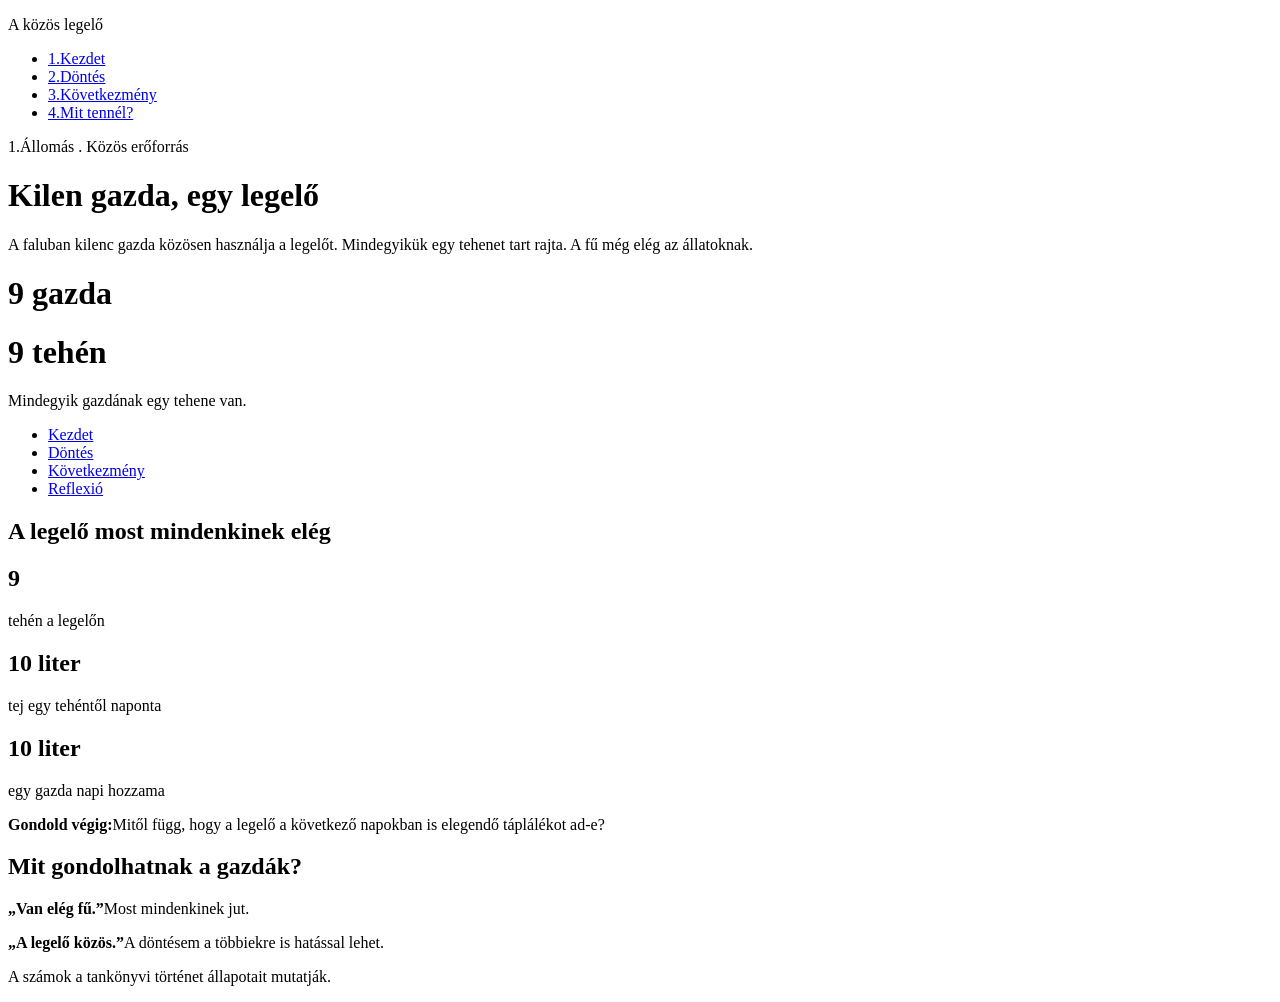
==== index.html @ a2e0f485 "tehen" ====
<!DOCTYPE html>
<html lang="hu">
<head>
    <meta charset="UTF-8">
    <meta name="viewport" content="width=device-width, initial-scale=1.0">
    <meta name="description" content="fenntarthatóság">
    <meta name="keywords" content="tehén, fenntarthatóság, gazda">
    <link rel="stylesheet" href="style.css">
    <title>Sándor Olivér</title>
</head>
<body>
    <main>

        <nav>
            
            <p>A közös legelő</p>
            <ul>
                <li><a href="index.html">1.Kezdet</a></li>
                <li><a href="#">2.Döntés</a></li>
                <li><a href="#">3.Következmény</a></li>
                <li><a href="#">4.Mit tennél?</a></li>
            </ul>
        </nav>

        <header>
            <div>
                <p class="allomas">1.Állomás . Közös erőforrás</p>
                <h1>Kilen gazda, egy legelő</h1>
                <p>A faluban kilenc gazda közösen használja a legelőt. Mindegyikük egy tehenet tart rajta. A fű még elég az állatoknak.</p>
                
            </div>
            <div class="gazda_tehen">
                <h1>9 gazda</h1>
                <h1>9 tehén</h1>
                <p>Mindegyik gazdának egy tehene van.</p>
            </div>
        </header>

        <nav class="oldalak">
            <ul>
                <li><a href="index.html">Kezdet</a></li>
                <li><a href="#">Döntés</a></li>
                <li><a href="#">Következmény</a></li>
                <li><a href="#">Reflexió</a></li>
            </ul>
        </nav>
        <article>
            <h1>A legelő most mindenkinek elég</h1>
            <div class="mennyiseg">
                <div>
                    <h1>9</h1>
                    <p>tehén a legelőn</p>
                </div>

                <div>
                    <h1>10 liter</h1>
                    <p>tej egy tehéntől naponta</p>
                </div>

                <div>
                    <h1>10 liter</h1>
                    <p>egy gazda napi hozzama</p>
                </div>
            </div>
            <div class="fact">
                <p><strong>Gondold végig:</strong>Mitől függ, hogy a legelő a következő napokban is elegendő táplálékot ad-e?</p>
            </div>
        </article>

        <aside>
            <h1>Mit gondolhatnak a gazdák?</h1>
            <div><p><strong>„Van elég fű.”</strong>Most mindenkinek jut.</p></div>
            <div><p><strong>„A legelő közös.”</strong>A döntésem a többiekre is hatással lehet.</p></div>
        </aside>

        <footer>
            <p>A számok a tankönyvi történet állapotait mutatják.</p>
        </footer>

    </main>



    
</body>
</html>
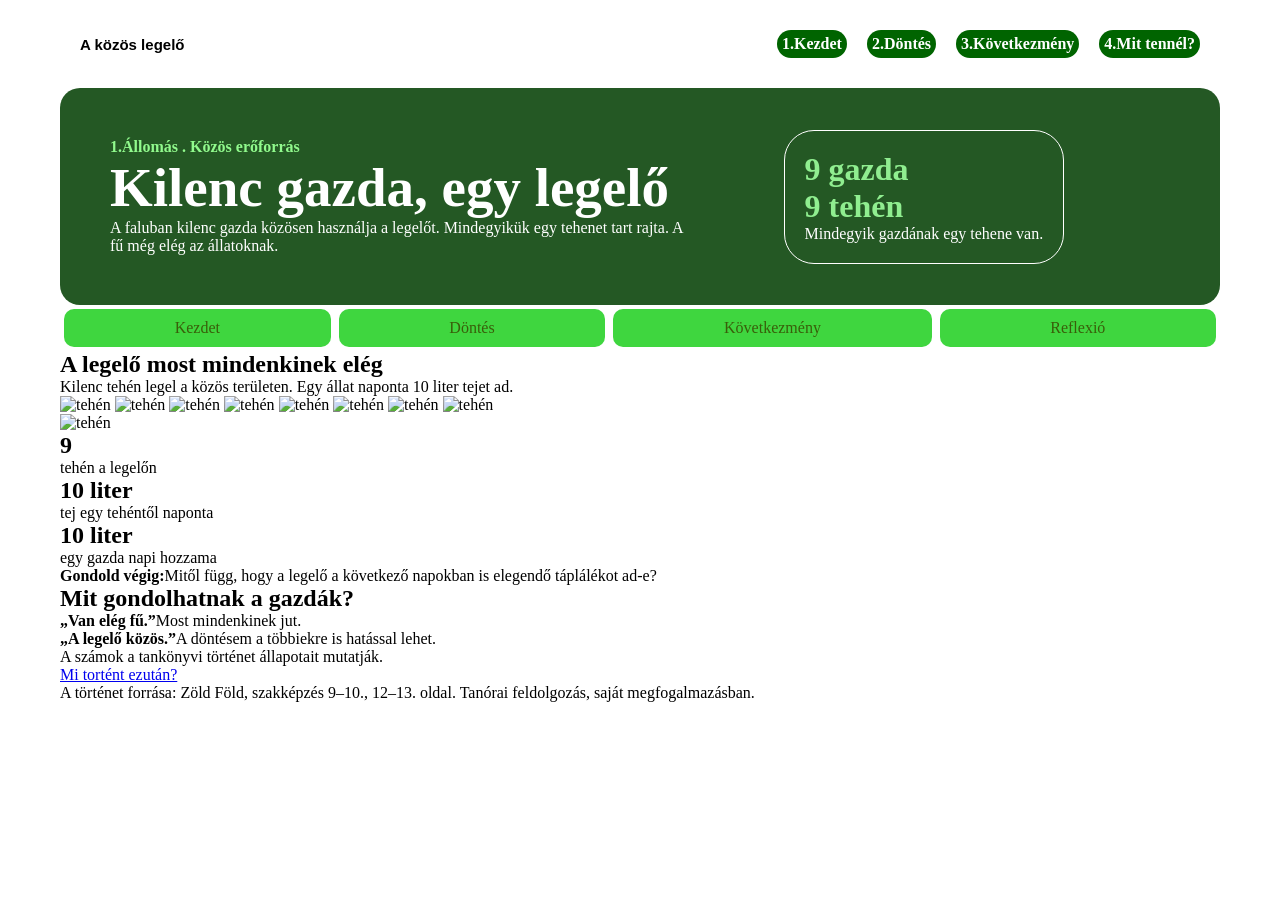
==== commit 6a99e674: "haladas" ====
--- a/index.html
+++ b/index.html
@@ -11,22 +11,22 @@
 <body>
     <main>
 
-        <nav>
-            
-            <p>A közös legelő</p>
-            <ul>
-                <li><a href="index.html">1.Kezdet</a></li>
-                <li><a href="#">2.Döntés</a></li>
-                <li><a href="#">3.Következmény</a></li>
-                <li><a href="#">4.Mit tennél?</a></li>
-            </ul>
+        <nav class="legel">
+            <p><strong>A közös legelő</strong></p>
+            <div class="nav-links">
+                <a href="index.html"><strong>1.Kezdet</strong></a>
+                <a href="#"><strong>2.Döntés</strong></a>
+                <a href="#"><strong>3.Következmény</strong></a>
+                <a href="#"><strong>4.Mit tennél?</strong></a>
+            </div>
         </nav>
 
         <header>
-            <div>
-                <p class="allomas">1.Állomás . Közös erőforrás</p>
-                <h1>Kilen gazda, egy legelő</h1>
-                <p>A faluban kilenc gazda közösen használja a legelőt. Mindegyikük egy tehenet tart rajta. A fű még elég az állatoknak.</p>
+            <div  class="allomas">
+                <h4>1.Állomás . Közös erőforrás</h4>
+                <h1>Kilenc gazda, egy legelő</h1>
+                <p>A faluban kilenc gazda közösen használja a legelőt. Mindegyikük egy tehenet tart rajta. A</p>
+                <p> fű még elég az állatoknak. </p>
                 
             </div>
             <div class="gazda_tehen">
@@ -37,15 +37,28 @@
         </header>
 
         <nav class="oldalak">
-            <ul>
-                <li><a href="index.html">Kezdet</a></li>
-                <li><a href="#">Döntés</a></li>
-                <li><a href="#">Következmény</a></li>
-                <li><a href="#">Reflexió</a></li>
-            </ul>
+                <a href="index.html">Kezdet</a>
+                <a href="#">Döntés</a>
+                <a href="#">Következmény</a>
+                <a href="#">Reflexió</a>
         </nav>
         <article>
             <h1>A legelő most mindenkinek elég</h1>
+            <p>Kilenc tehén legel a közös területen. Egy állat naponta 10 liter tejet ad.</p>
+            <div class="kep1">
+                <img src="tehen.svg" alt="tehén">
+                <img src="tehen.svg" alt="tehén">
+                <img src="tehen.svg" alt="tehén">
+                <img src="tehen.svg" alt="tehén">
+                <img src="tehen.svg" alt="tehén">
+                <img src="tehen.svg" alt="tehén">
+                <img src="tehen.svg" alt="tehén">
+                <img src="tehen.svg" alt="tehén">
+            </div>
+            <div class="kep1">
+                <img src="tehen.svg" alt="tehén">
+            </div>
+
             <div class="mennyiseg">
                 <div>
                     <h1>9</h1>
@@ -62,7 +75,7 @@
                     <p>egy gazda napi hozzama</p>
                 </div>
             </div>
-            <div class="fact">
+            <div class="gondold">
                 <p><strong>Gondold végig:</strong>Mitől függ, hogy a legelő a következő napokban is elegendő táplálékot ad-e?</p>
             </div>
         </article>
@@ -75,6 +88,12 @@
 
         <footer>
             <p>A számok a tankönyvi történet állapotait mutatják.</p>
+            <div class="hivatkozas">
+                <a href="#">Mi tortént ezután?</a>
+            </div>
+            <div class="tankönyvi">
+                <p>A történet forrása: Zöld Föld, szakképzés 9–10., 12–13. oldal. Tanórai feldolgozás, saját megfogalmazásban.</p>
+            </div>
         </footer>
 
     </main>
--- a/style.css
+++ b/style.css
@@ -0,0 +1,109 @@
+* {
+    box-sizing: border-box;
+    margin: 0;
+    padding: 0;
+}
+
+main{
+    max-width: 1200px;
+    margin: 0 auto;
+    padding: 20px;
+}
+
+.legel{
+    display: flex;
+    flex-direction: row;
+    justify-content: space-between ; 
+    align-items: center;
+    padding: 10px 20px;
+
+}
+
+.legel p{
+    display: flex;
+    justify-content: flex-start;
+    font-size: 15px;
+    font-family: Arial, Helvetica, sans-serif;
+    
+}
+
+.nav-links {
+  display: flex;
+  gap: 20px; 
+}
+
+.legel a:hover{
+    background-color: green;
+}
+
+.legel a{
+    display: flex;
+    flex-direction: row;
+    justify-content: flex-end;
+    background-color: darkgreen;
+    color: white;
+    text-decoration: none;
+    padding: 5px;
+    border-radius: 20px;
+    align-items: center;      
+    gap: 0;             
+}
+
+
+.allomas h1{
+    font-size: 55px;
+}
+
+.allomas h4{
+    color: rgb(145, 250, 141);
+}
+
+.allomas{
+    color: white;
+    margin: 30px;
+}
+
+header{
+    max-width: 1200px;
+    display: flex;
+    background-color: rgb(36, 88, 36);
+    padding: 20px;
+    margin-top: 20px;
+    border-radius: 20px;
+    gap: 20px;
+
+}
+
+
+.gazda_tehen{
+    color: lightgreen;
+    border: solid white 1px;
+    padding: 20px;
+    margin: auto;
+    border-radius: 30px;
+    margin-left:50px ;
+}
+
+.gazda_tehen p{
+    color: white;
+}
+
+.oldalak{
+    display: flex;
+    flex-direction: row;
+    
+}
+
+.oldalak a{
+    text-decoration: none;
+    display: flex;
+    flex: 1 0 auto;
+    background-color: rgb(63, 214, 63);
+    color: rgb(57, 94, 10);
+    text-decoration: none;
+    justify-content: center;
+    border-radius: 10px;
+    margin: 4px;
+    padding: 10px;
+    gap: 0; 
+}
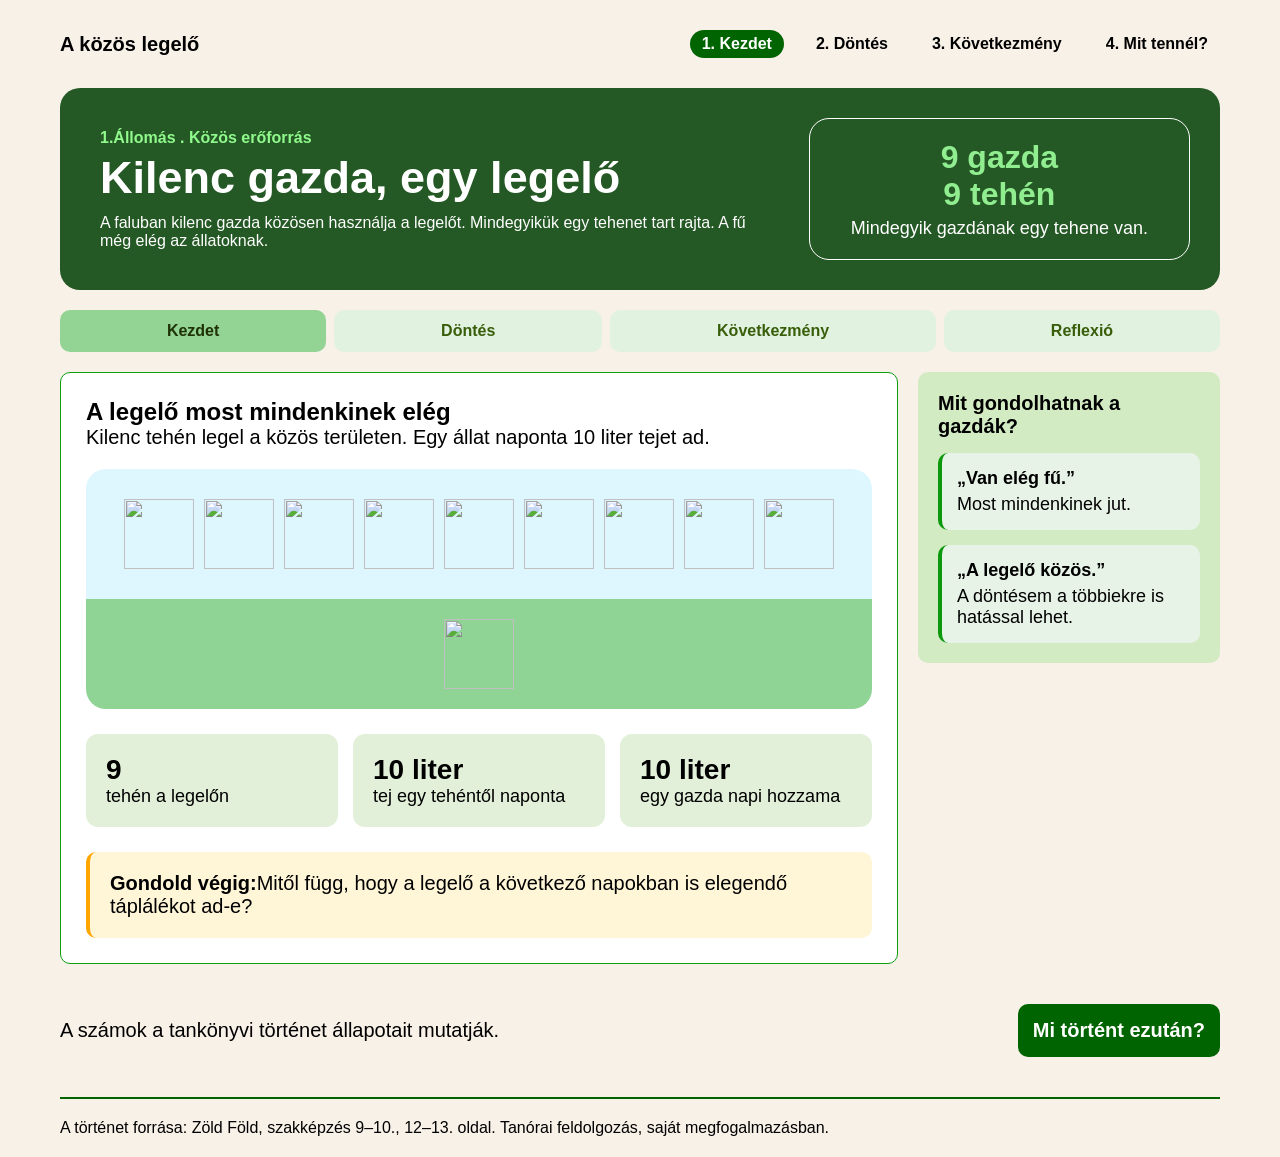
==== commit 7aede076: "minta1_kesz" ====
--- a/index.html
+++ b/index.html
@@ -1,105 +1,137 @@
-<!DOCTYPE html>
+<!doctype html>
 <html lang="hu">
-<head>
-    <meta charset="UTF-8">
-    <meta name="viewport" content="width=device-width, initial-scale=1.0">
-    <meta name="description" content="fenntarthatóság">
-    <meta name="keywords" content="tehén, fenntarthatóság, gazda">
-    <link rel="stylesheet" href="style.css">
+  <head>
+    <meta charset="UTF-8" />
+    <meta name="viewport" content="width=device-width, initial-scale=1.0" />
+    <meta name="description" content="fenntarthatóság" />
+    <meta name="keywords" content="tehén, fenntarthatóság, gazda" />
+    <link rel="stylesheet" href="style.css" />
     <title>Sándor Olivér</title>
-</head>
-<body>
+  </head>
+  <body>
     <main>
+      <nav class="legel">
+        <p><strong>A közös legelő</strong></p>
+        <ul class="nav-links">
+          <li>
+            <a class="active" href="index.html"><strong>1. Kezdet</strong></a>
+          </li>
+          <li>
+            <a href="#"><strong>2. Döntés</strong></a>
+          </li>
+          <li>
+            <a href="#"><strong>3. Következmény</strong></a>
+          </li>
+          <li>
+            <a href="#"><strong>4. Mit tennél?</strong></a>
+          </li>
+        </ul>
+      </nav>
 
-        <nav class="legel">
-            <p><strong>A közös legelő</strong></p>
-            <div class="nav-links">
-                <a href="index.html"><strong>1.Kezdet</strong></a>
-                <a href="#"><strong>2.Döntés</strong></a>
-                <a href="#"><strong>3.Következmény</strong></a>
-                <a href="#"><strong>4.Mit tennél?</strong></a>
-            </div>
-        </nav>
+      <header>
+        <div class="allomas">
+          <h4>1.Állomás . Közös erőforrás</h4>
+          <h1>Kilenc gazda, egy legelő</h1>
+          <p>
+            A faluban kilenc gazda közösen használja a legelőt. Mindegyikük egy
+            tehenet tart rajta. A fű még elég az állatoknak.
+          </p>
+        </div>
+        <div class="gazda_tehen">
+          <h1>9 gazda</h1>
+          <h1>9 tehén</h1>
+          <p>Mindegyik gazdának egy tehene van.</p>
+        </div>
+      </header>
 
-        <header>
-            <div  class="allomas">
-                <h4>1.Állomás . Közös erőforrás</h4>
-                <h1>Kilenc gazda, egy legelő</h1>
-                <p>A faluban kilenc gazda közösen használja a legelőt. Mindegyikük egy tehenet tart rajta. A</p>
-                <p> fű még elég az állatoknak. </p>
-                
-            </div>
-            <div class="gazda_tehen">
-                <h1>9 gazda</h1>
-                <h1>9 tehén</h1>
-                <p>Mindegyik gazdának egy tehene van.</p>
-            </div>
-        </header>
+      <nav class="oldalak">
+        <ul class="oldalak-legel">
+          <li>
+            <a class="active" href="index.html"><strong>Kezdet</strong></a>
+          </li>
+          <li>
+            <a href="#"><strong>Döntés</strong></a>
+          </li>
+          <li>
+            <a href="#"><strong>Következmény</strong></a>
+          </li>
+          <li>
+            <a href="#"><strong>Reflexió</strong></a>
+          </li>
+        </ul>
+      </nav>
+      <div class="flexxel">
+        <article>
+          <h1>A legelő most mindenkinek elég</h1>
+          <p>
+            Kilenc tehén legel a közös területen. Egy állat naponta 10 liter
+            tejet ad.
+          </p>
+          <div class="kep1">
+            <img src="/assets/tehen.svg" />
+            <img src="/assets/tehen.svg" />
+            <img src="/assets/tehen.svg" />
+            <img src="/assets/tehen.svg" />
+            <img src="/assets/tehen.svg" />
+            <img src="/assets/tehen.svg" />
+            <img src="/assets/tehen.svg" />
+            <img src="/assets/tehen.svg" />
+            <img src="/assets/tehen.svg" />
+          </div>
+          <div class="kep2">
+            <img src="/assets/tehen.svg" />
+          </div>
 
-        <nav class="oldalak">
-                <a href="index.html">Kezdet</a>
-                <a href="#">Döntés</a>
-                <a href="#">Következmény</a>
-                <a href="#">Reflexió</a>
-        </nav>
-        <article>
-            <h1>A legelő most mindenkinek elég</h1>
-            <p>Kilenc tehén legel a közös területen. Egy állat naponta 10 liter tejet ad.</p>
-            <div class="kep1">
-                <img src="tehen.svg" alt="tehén">
-                <img src="tehen.svg" alt="tehén">
-                <img src="tehen.svg" alt="tehén">
-                <img src="tehen.svg" alt="tehén">
-                <img src="tehen.svg" alt="tehén">
-                <img src="tehen.svg" alt="tehén">
-                <img src="tehen.svg" alt="tehén">
-                <img src="tehen.svg" alt="tehén">
-            </div>
-            <div class="kep1">
-                <img src="tehen.svg" alt="tehén">
+          <div class="info">
+            <div>
+              <h1>9</h1>
+              <p>tehén a legelőn</p>
             </div>
 
-            <div class="mennyiseg">
-                <div>
-                    <h1>9</h1>
-                    <p>tehén a legelőn</p>
-                </div>
+            <div>
+              <h1>10 liter</h1>
+              <p>tej egy tehéntől naponta</p>
+            </div>
 
-                <div>
-                    <h1>10 liter</h1>
-                    <p>tej egy tehéntől naponta</p>
-                </div>
+            <div>
+              <h1>10 liter</h1>
+              <p>egy gazda napi hozzama</p>
+            </div>
+          </div>
 
-                <div>
-                    <h1>10 liter</h1>
-                    <p>egy gazda napi hozzama</p>
-                </div>
-            </div>
-            <div class="gondold">
-                <p><strong>Gondold végig:</strong>Mitől függ, hogy a legelő a következő napokban is elegendő táplálékot ad-e?</p>
-            </div>
+          <div class="gondold">
+            <p>
+              <strong>Gondold végig:</strong>Mitől függ, hogy a legelő a
+              következő napokban is elegendő táplálékot ad-e?
+            </p>
+          </div>
         </article>
 
         <aside>
-            <h1>Mit gondolhatnak a gazdák?</h1>
-            <div><p><strong>„Van elég fű.”</strong>Most mindenkinek jut.</p></div>
-            <div><p><strong>„A legelő közös.”</strong>A döntésem a többiekre is hatással lehet.</p></div>
+          <h1>Mit gondolhatnak a gazdák?</h1>
+          <div>
+            <h2>„Van elég fű.”</h2>
+            <p>Most mindenkinek jut.</p>
+          </div>
+          <div>
+            <h2>„A legelő közös.”</h2>
+            <p>A döntésem a többiekre is hatással lehet.</p>
+          </div>
         </aside>
+      </div>
 
-        <footer>
-            <p>A számok a tankönyvi történet állapotait mutatják.</p>
-            <div class="hivatkozas">
-                <a href="#">Mi tortént ezután?</a>
-            </div>
-            <div class="tankönyvi">
-                <p>A történet forrása: Zöld Föld, szakképzés 9–10., 12–13. oldal. Tanórai feldolgozás, saját megfogalmazásban.</p>
-            </div>
-        </footer>
-
+      <footer>
+        <div class="hivatkozas">
+          <p>A számok a tankönyvi történet állapotait mutatják.</p>
+          <a href="#"><strong>Mi történt ezután?</strong></a>
+        </div>
+        <div class="tankönyvi">
+          <p>
+            A történet forrása: Zöld Föld, szakképzés 9–10., 12–13. oldal.
+            Tanórai feldolgozás, saját megfogalmazásban.
+          </p>
+        </div>
+      </footer>
     </main>
-
-
-
-    
-</body>
-</html>+  </body>
+</html>
--- a/style.css
+++ b/style.css
@@ -4,106 +4,337 @@
     padding: 0;
 }
 
-main{
+body {
+    background-color: rgb(248, 241, 232);
+    font-family: 'Segoe UI', Tahoma, Geneva, Verdana, sans-serif;
+}
+
+main {
     max-width: 1200px;
     margin: 0 auto;
     padding: 20px;
-}
-
-.legel{
-    display: flex;
-    flex-direction: row;
-    justify-content: space-between ; 
-    align-items: center;
-    padding: 10px 20px;
-
-}
-
-.legel p{
-    display: flex;
-    justify-content: flex-start;
-    font-size: 15px;
+    display: flex;
+    flex-direction: column;
+    gap: 20px;
+}
+
+.legel {
+    display: flex;
+    flex-direction: row;
+    justify-content: space-between; 
+    align-items: center;
+    padding: 10px 0;
+}
+
+.legel p {
+    font-size: 20px;
     font-family: Arial, Helvetica, sans-serif;
-    
 }
 
 .nav-links {
-  display: flex;
-  gap: 20px; 
-}
-
-.legel a:hover{
-    background-color: green;
-}
-
-.legel a{
-    display: flex;
-    flex-direction: row;
-    justify-content: flex-end;
+    display: flex;
+    flex-direction: row;
+    gap: 20px; 
+    list-style: none; 
+    margin: 0;
+    padding: 0;
+}
+
+.legel a {
+    display: flex;
+    flex-direction: row;
+    align-items: center;
+    color: black;
+    text-decoration: none;
+    padding: 5px 12px;
+    border-radius: 15px;
+}
+
+.legel a:hover, 
+.legel a.active {
     background-color: darkgreen;
     color: white;
-    text-decoration: none;
-    padding: 5px;
-    border-radius: 20px;
-    align-items: center;      
-    gap: 0;             
-}
-
-
-.allomas h1{
-    font-size: 55px;
-}
-
-.allomas h4{
-    color: rgb(145, 250, 141);
-}
-
-.allomas{
-    color: white;
-    margin: 30px;
-}
-
-header{
-    max-width: 1200px;
-    display: flex;
+}
+
+header {
+    display: flex;
+    flex-direction: row;
     background-color: rgb(36, 88, 36);
-    padding: 20px;
-    margin-top: 20px;
+    padding: 30px;
     border-radius: 20px;
     gap: 20px;
-
-}
-
-
-.gazda_tehen{
+    justify-content: space-between;
+    align-items: center;
+}
+
+.allomas {
+    color: white;
+    flex: 2;
+    margin: 10px;
+}
+
+.allomas h1 {
+    font-size: 45px;
+    margin-bottom: 10px;
+}
+
+.allomas h4 {
+    color: rgb(145, 250, 141);
+    margin-bottom: 5px;
+}
+
+.gazda_tehen {
     color: lightgreen;
     border: solid white 1px;
     padding: 20px;
-    margin: auto;
-    border-radius: 30px;
-    margin-left:50px ;
-}
-
-.gazda_tehen p{
+    border-radius: 20px;
+    flex: 1;
+    text-align: center;
+}
+
+.gazda_tehen p {
     color: white;
-}
-
-.oldalak{
-    display: flex;
-    flex-direction: row;
-    
-}
-
-.oldalak a{
+    font-size: 18px;
+    margin-top: 5px;
+}
+
+.oldalak {
+    display: flex;
+    width: 100%;
+}
+
+.oldalak-legel {
+    display: flex;
+    flex-direction: row;
+    list-style: none;
+    margin: 0;
+    padding: 0;
+    width: 100%;
+    gap: 8px;
+}
+
+.oldalak-legel li {
+    display: flex;
+    flex: 1 0 auto; 
+}
+
+.oldalak a {
     text-decoration: none;
     display: flex;
     flex: 1 0 auto;
-    background-color: rgb(63, 214, 63);
+    background-color: rgb(225, 242, 225);
     color: rgb(57, 94, 10);
+    justify-content: center;
+    align-items: center;
+    border-radius: 10px;
+    padding: 12px;
+}
+
+.oldalak a:hover, 
+.oldalak a.active {
+    background-color: rgb(147, 211, 147);
+    color: rgb(30, 50, 5);
+}
+
+.flexxel{
+    display: flex;
+    flex-direction: row;
+    gap: 20px;
+    width: 100%;
+    align-items: flex-start;
+}
+
+article {
+    background-color: white;
+    border: 1px solid rgb(15, 156, 15);
+    border-radius: 10px;
+    padding: 25px;
+    flex: 3;
+}
+
+article p {
+    font-size: 20px;
+}
+
+.kep1 {
+    background-color: rgb(222, 247, 255);
+    display: flex;
+    flex-direction: row;
+    flex-wrap: wrap;
+    align-items: center;
+    justify-content: center;
+    padding: 30px;
+    margin-top: 20px;
+    border-top-right-radius: 20px;
+    border-top-left-radius: 20px;
+    gap: 10px;
+}
+
+.kep1 img, .kep2 img {
+    width: 70px;
+    height: 70px;
+}
+
+.kep2 {
+    background-color: rgb(143, 212, 149);
+    display: flex;
+    flex-direction: row;
+    align-items: center;
+    justify-content: center;
+    padding: 20px;
+    border-bottom-left-radius: 20px;
+    border-bottom-right-radius: 20px;
+    margin-bottom: 25px;
+}
+
+.info {
+    display: flex;
+    flex-direction: row;
+    gap: 15px;
+    width: 100%;
+    margin: 25px 0;
+}
+
+.info div {
+    display: flex;
+    flex-direction: column;
+    justify-content: center;
+    flex: 1;
+    text-align: left;
+    background-color: #e2f0d9;
+    padding: 20px;
+    border-radius: 12px;
+}
+
+.info div h1 {
+    font-size: 28px;
+}
+
+.info div p {
+    font-size: 18px;
+}
+
+.gondold {
+    font-size: 20px;
+    background-color: rgb(255, 246, 216);
+    padding: 20px;
+    border-radius: 10px;
+    color: black;
+    border-left: 4px solid orange;
+}
+
+aside {
+    display: flex;
+    flex-direction: column;
+    flex: 1;
+    background-color: #d2ebc2;
+    border-radius: 10px;
+    padding: 20px;
+    align-items: stretch;
+}
+
+aside h1 {
+    font-size: 20px;
+    color: black;
+}
+
+aside div {
+    background-color: rgb(232, 243, 232);
+    padding: 15px;
+    margin-top: 15px;
+    border-radius: 10px;
+    border-left: solid 4px rgb(13, 153, 13);
+}
+
+aside h2 {
+    font-size: 18px;
+}
+
+aside p {
+    font-size: 18px;
+    margin-top: 5px;
+}
+
+footer {
+    display: flex;
+    flex-direction: column;
+    margin-top: 20px;
+    width: 100%;
+}
+
+.hivatkozas {
+    display: flex;
+    flex-direction: row;
+    justify-content: space-between; 
+    align-items: center;            
+    width: 100%;
+    gap: 15px;
+}
+
+.hivatkozas p {
+    text-align: left;
+    color: black;
+    margin: 0;
+    font-size: 20px;
+}
+
+footer a {
     text-decoration: none;
-    justify-content: center;
-    border-radius: 10px;
-    margin: 4px;
-    padding: 10px;
-    gap: 0; 
-}
+    color: white;
+    background-color: darkgreen;
+    font-size: 20px;
+    padding: 15px;
+    border-radius: 10px;
+}
+
+.tankönyvi {
+    margin-top: 40px;
+    text-align: left;
+    border-top: 2px solid darkgreen;
+    padding-top: 20px;
+}
+
+@media screen and (max-width: 992px) {
+
+    .flexxel {
+        flex-direction: column;
+    }
+
+    header {
+        flex-direction: column;
+        align-items: stretch;
+    }
+
+    .gazda_tehen {
+        margin-left: 0;
+    }
+}
+
+@media screen and (max-width: 768px) {
+    .legel {
+        flex-direction: column;
+        align-items: flex-start;
+        gap: 15px;
+    }
+
+    .nav-links {
+        flex-wrap: wrap;
+    }
+
+    .oldalak-legel {
+        flex-direction: column;
+    }
+
+    .info {
+        flex-direction: column;
+    }
+
+    .hivatkozas {
+        flex-direction: column;
+        align-items: flex-start;
+    }
+
+    .allomas h1 {
+        font-size: 32px;
+    }
+}
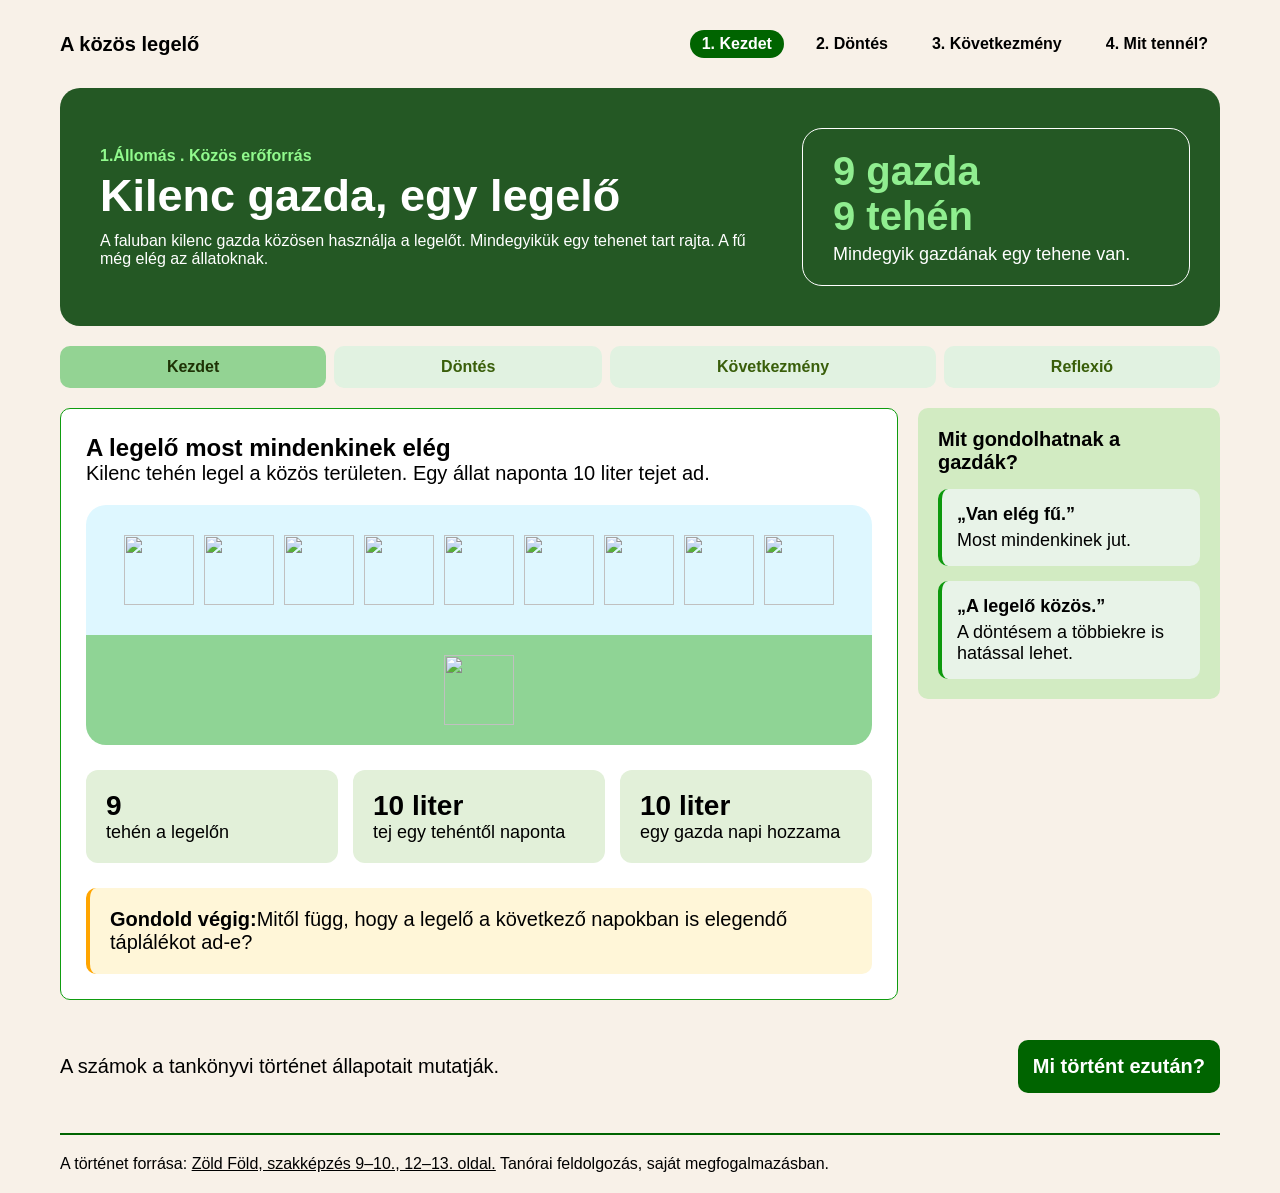
==== commit cb20d0ca: "tovabb" ====
--- a/index.html
+++ b/index.html
@@ -17,7 +17,7 @@
             <a class="active" href="index.html"><strong>1. Kezdet</strong></a>
           </li>
           <li>
-            <a href="#"><strong>2. Döntés</strong></a>
+            <a href="dontes.html"><strong>2. Döntés</strong></a>
           </li>
           <li>
             <a href="#"><strong>3. Következmény</strong></a>
@@ -50,7 +50,7 @@
             <a class="active" href="index.html"><strong>Kezdet</strong></a>
           </li>
           <li>
-            <a href="#"><strong>Döntés</strong></a>
+            <a href="dontes.html"><strong>Döntés</strong></a>
           </li>
           <li>
             <a href="#"><strong>Következmény</strong></a>
@@ -126,10 +126,11 @@
           <a href="#"><strong>Mi történt ezután?</strong></a>
         </div>
         <div class="tankönyvi">
-          <p>
-            A történet forrása: Zöld Föld, szakképzés 9–10., 12–13. oldal.
-            Tanórai feldolgozás, saját megfogalmazásban.
-          </p>
+          <span>
+            A történet forrása:
+          </span>
+          <span class="tk"> Zöld Föld, szakképzés 9–10., 12–13. oldal.</span>
+          <span>Tanórai feldolgozás, saját megfogalmazásban.</span>
         </div>
       </footer>
     </main>
--- a/style.css
+++ b/style.css
@@ -65,6 +65,8 @@
     gap: 20px;
     justify-content: space-between;
     align-items: center;
+    padding-bottom: 40px;
+    padding-top: 40px;
 }
 
 .allomas {
@@ -89,7 +91,12 @@
     padding: 20px;
     border-radius: 20px;
     flex: 1;
-    text-align: center;
+    text-align: left;
+    padding-left: 30px;
+}
+
+.gazda_tehen h1{
+    font-size: 40px;
 }
 
 .gazda_tehen p {
@@ -294,6 +301,10 @@
     padding-top: 20px;
 }
 
+.tk{
+    text-decoration: underline;
+}
+
 @media screen and (max-width: 992px) {
 
     .flexxel {
